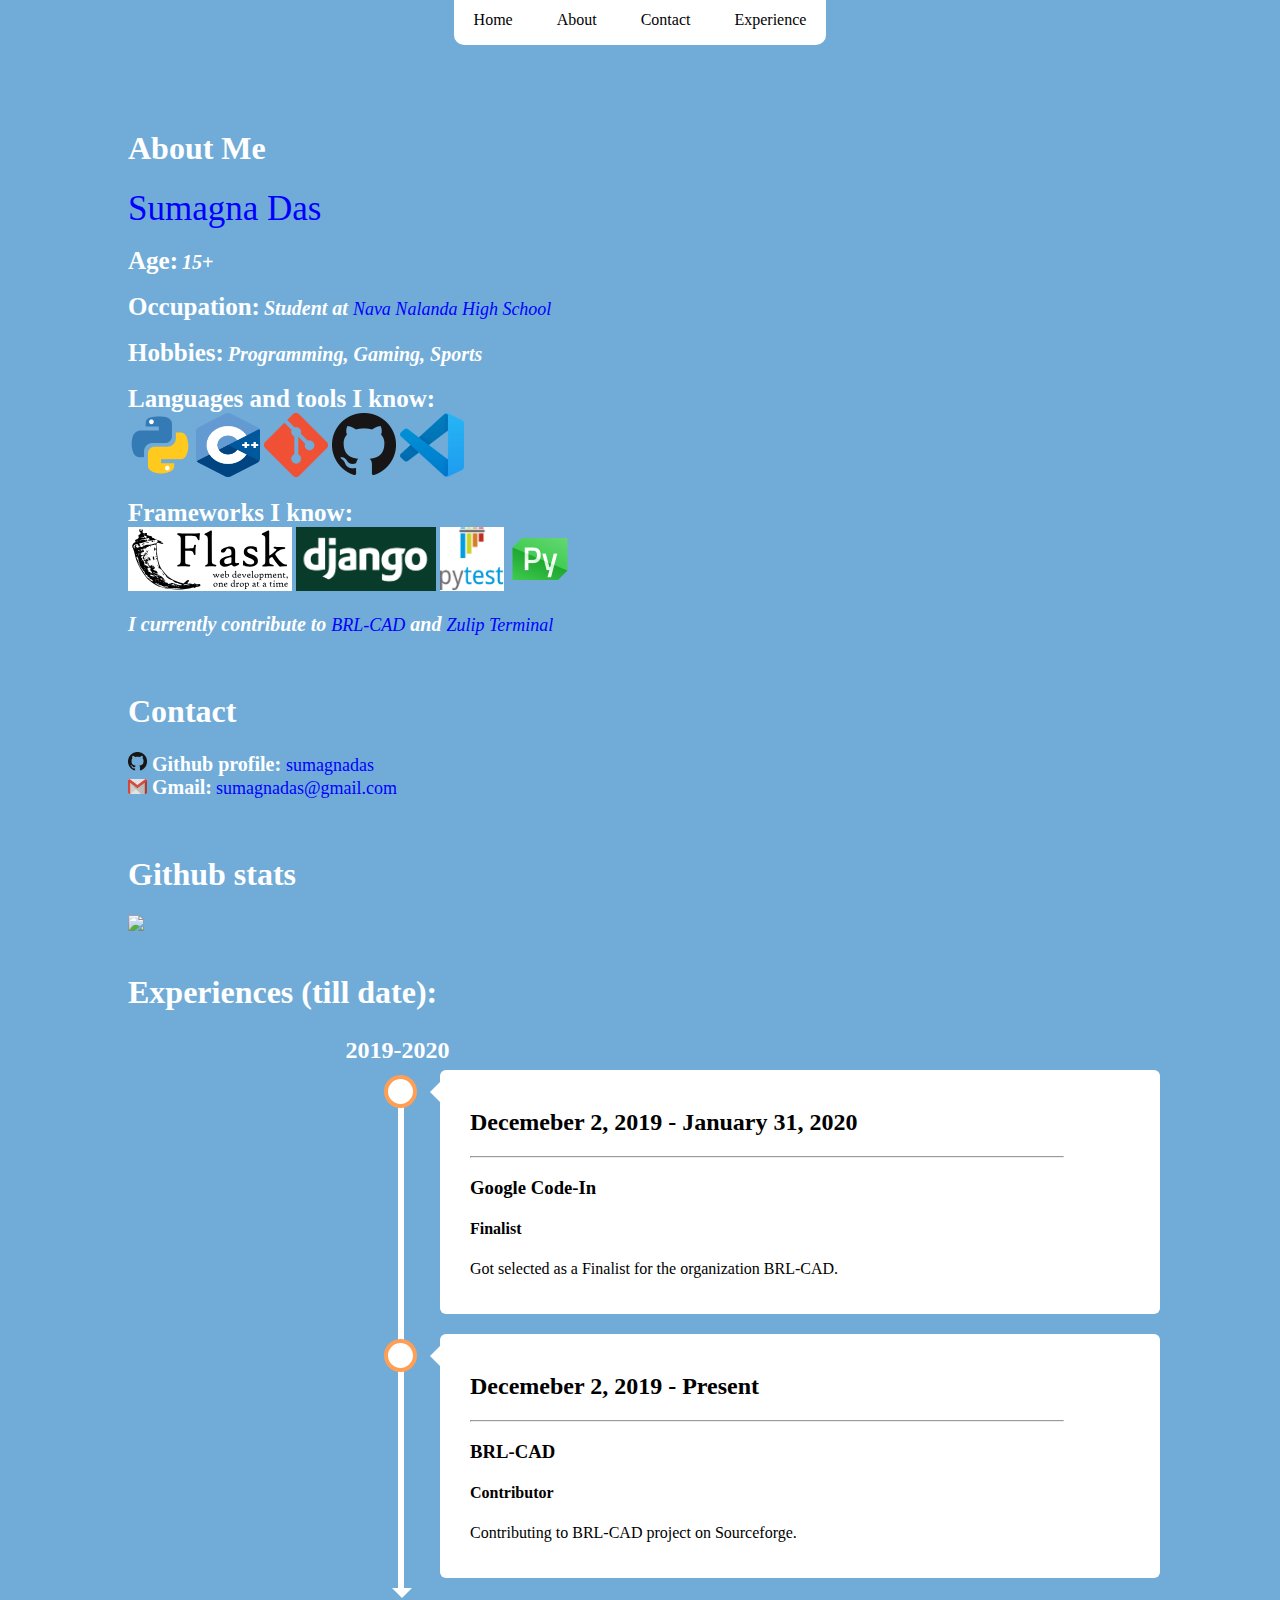
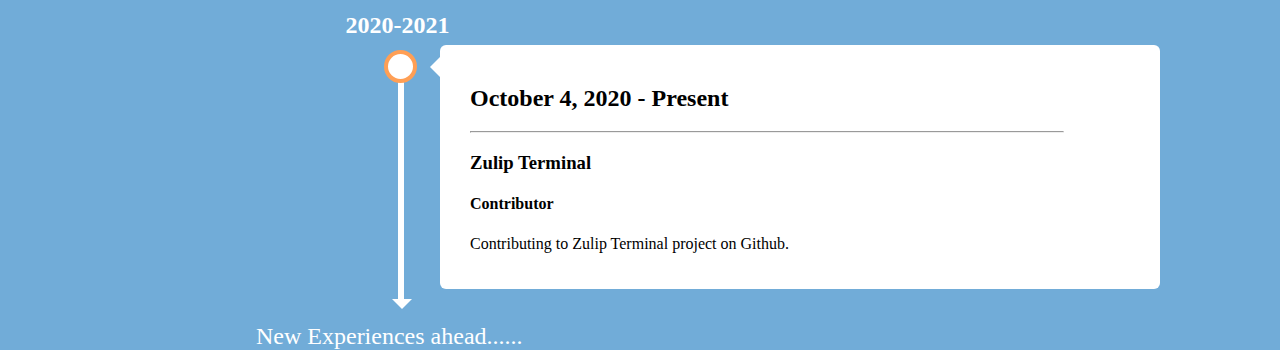
==== about.html @ 7f05c082 "Update the site for 'Bump django from 3.2.4 to 3.2.7 (#35)" ====
<link rel="stylesheet" href="/static/css/base.css?1632482847">
<link rel="stylesheet" href="/static/css/sections.css?1632482847">
<link rel="shortcut icon" href="/static/images/favicon.ico" type="image/x-icon">

<head>
    <meta name="viewport" content="width=device-width, initial-scale=1.0" charset="UTF-8">
    <title>About Me</title>
</head>

<body>
    <nav>
        <a href="/">Home</a>
    
        <a href="/about.html">About</a>
        <a href="/about.html#contact">Contact</a>
        <a href="/about.html#experience">Experience</a>
    
        
    </nav>
    

<!-- Normal Info -->
<div class="brief"><h1>About Me</h1></div>
<div class="name">Sumagna Das</div><br>
<span class="labels">Age:</span> <span class="values">15+</span><br><br>
<span class="labels">Occupation:</span> <span class="values">Student at <a class="link" href="https://navanalanda.org.in">Nava Nalanda High School</a></span><br><br>
<span class="labels">Hobbies:</span> <span class="values">Programming, Gaming, Sports</span><br><br>

<!-- Languages and tools-->
<div><span class="labels">Languages and tools I know:</span><br>
    <a href="http://python.org"><img style="padding-left: 10%;" src="/static/images/python.png"></a>
    <a href="http://isocpp.org"><img src="/static/images/cpp_logo.png"></a>
    <a href="http://git-scm.com"><img src="/static/images/git.png"></a>
    <a href="http://github.com/sumagnadas"><img src="/static/images/github.png" alt="" srcset=""></a>
    <a href="http://code.visualstudio.com"><img src="/static/images/vscode.png" alt=""></a>
<br><br></div>

<!-- Frameworks -->
<div><span class="labels">Frameworks I know:</span><br>
    <a href="http://flask.palletsprojects.com"><img style="margin-left: 10%; width: auto; background-color: white;" src="/static/images/flask.svg" alt=""></a>
    <a href="http://www.djangoproject.com"><img style="width: auto;" src="/static/images/django.png" alt=""></a>
    <a href="http://pytest.org"><img src="/static/images/pytest.png" alt=""></a>
    <a href="https://wiki.qt.io/Qt_for_Python"><img src="/static/images/pyside.png"></a>
<br><br></div>

<span style="margin-left: 10%;" class="values">I currently contribute to <a class="link" href="https://brlcad.org/">BRL-CAD</a> and <a class="link" href="https://github.com/zulip/zulip-terminal">Zulip Terminal</a></span><br><br><br>

<!-- Contact Info -->
<span id="contact">
    <div class="brief" style="margin-top: -5%;"><h1>Contact</h1></div>
    <span class="contact"><img style="width: 19; height: 19;" src="/static/images/github-icon.png"> Github profile: </span> <div class="tooltip"><a class="link" href="https://github.com/sumagnadas">sumagnadas</a><span class="tooltiptext"><div class="github-card" data-github="sumagnadas" data-width="400" data-height="150" data-theme="default"></div>
    <script src="//cdn.jsdelivr.net/github-cards/latest/widget.js"></script></span></div>
    <br>
    <span class="contact"><img style="width: 19; height: auto" src="/static/images/gmail.png"> Gmail:</span> <a class="link" href="mailto:sumagnadas@gmail.com">sumagnadas@gmail.com</a>
</span><br><br><br></span>

<!-- Github Stats -->
<div class="brief" style="margin-top: -5%;">
    <h1>Github stats</h1>
</div>
<span style="padding-left: 10%;">
    <a href="https://github.com/sumagnadas"><img style="width: auto; height:auto" src="https://github-readme-stats.vercel.app/api/top-langs/?username=sumagnadas&layout=compact&theme=tokyonight"><img style="width: auto; height:auto" src="https://github-readme-stats.vercel.app/api?username=sumagnadas&show_icons=true&theme=tokyonight" alt=""></a>
</span><br><br>

<div id="experience" class="exp-head"><h1>Experiences (till date):</h1></div>


<div class="left">2019-2020</div>
<div class="timeline">

        <div class="container right">
            <div class="content">
                <h2>Decemeber 2, 2019 - January 31, 2020</h2>
                <hr>
                <h3>Google Code-In</h3>
                <h4>Finalist</h4>
                <p>
                    Got selected as a Finalist for the organization BRL-CAD.
                </p>
            </div>
        </div>
    
    

        <div class="container right">
            <div class="content">
                <h2>Decemeber 2, 2019 - Present</h2>
                <hr>
                <h3>BRL-CAD</h3>
                <h4>Contributor</h4>
                <p>
                    Contributing to BRL-CAD project on Sourceforge.
                </p>
            </div>
        </div>
    
    </div>
    
    

<div class="left">2020-2021</div>
<div class="timeline">

        <div class="container right">
            <div class="content">
                <h2>October 4, 2020 - Present</h2>
                <hr>
                <h3>Zulip Terminal</h3>
                <h4>Contributor</h4>
                <p>
                    Contributing to Zulip Terminal project on Github.
                </p>
            </div>
        </div>
    
    
</div>
    <div class="left" style="font-weight:normal; margin-left: 20%;">New Experiences ahead......</div>

</body>
---- static/css/base.css ----
hr{
  margin-top: 30%;
  margin-right: 10%;
}

body{
  background-color: #71acd8;
  color: white;
  margin: 0px;
}

nav{
  margin-bottom: auto;
  margin-left: auto;
  margin-right: auto;
  border-width: medium;
  border-bottom-right-radius: 10px;
  border-bottom-left-radius: 10px;
  border-color: black;
  width: max-content;
  height: 45px;
  background-color: rgb(255, 255, 255);
} 

nav a:link{
    margin-top: 3%;
    margin-left: 20px;
    margin-right: 20px;
    color: rgb(2, 2, 2);
    text-decoration: none;
    margin-bottom: 100px;
}

nav a:visited{
  color: rgb(2, 2, 2);
}

nav a {
  display: inline-block;
  text-align: center;
}

nav a:hover{
  color: blue;
}

img{
  width: 64;
  height: 64;
}
@media screen and (max-width: 600px){
  nav a:link{
    margin-left: 5px;
    margin-right: 5px;
  }
}
---- static/css/sections.css ----
.labels{
  padding-left: 10%;
  font-weight: bold;
  font-family: cursive;
  font-size: 25;
}

.contact{
  padding-left: 10%;
  font-weight: bolder;
  font-size: 20;
}
.values{
  font-weight: bold;
  font-style: oblique;
  font-size: 20;
}
.values code{
  font-style: normal;
}
.name{
  padding-left: 10%;
  color: blue;
  font-size: 35;
}
.brief{
  font-weight: bolder;
  padding-left: 10%;
  padding-top: 5%;
}
.link:link{
  color: blue;
  text-decoration: none;
  font-size: 18px;
  font-weight: lighter;
  color: blue;
}
.link:visited{
  color: blue;
}
.link:hover{
  text-decoration: underline;
}
.tooltip {
  position: relative;
  display: inline-block
}

.tooltip .tooltiptext {
  visibility: hidden;
  width: auto;
  height: auto;
  background-color: black;
  color: #fff;
  text-align: center;
  border-radius: 6px;

  /* Position the tooltip */
  position: absolute;
  z-index: 1;
}

.tooltip:hover .tooltiptext {
  visibility: visible;
}

/* The actual timeline (the vertical ruler) */
.timeline {
  position: relative;
  max-width: 1200px;
  margin: 0 auto;
}

/* The arrow pointing downwards */
.timeline::before{
content: '';
position: absolute;
top: 100%;
border: medium solid white;
border-width: 10px 10px 10px;
  border-color: white transparent transparent transparent;
  left: 29.3%;
}
/* The actual timeline (the vertical ruler) */
.timeline::after {
  content: '';
  position: absolute;
  width: 6px;
  background-color: white;
  top: 34px;
  bottom: 0;
  left: 29.8%;
}

/* Container around content */
.container {
  padding: 10px 40px;
  position: relative;
  background-color: inherit;
  width: 60%;
}

/* The circles on the timeline */
.container::after {
  content: '';
  position: absolute;
  width: 25px;
  height: 25px;
  right: -17px;
  background-color: white;
  border: 4px solid #FF9F55;
  top: 15px;
  border-radius: 50%;
  z-index: 1;
}
.left{
  left: 0%;
  font-size: x-large;
  font-weight: bold;
  position: relative;
  margin-right: auto;
  margin-left: 27%;
  top: 4px;
  margin-top: 20px;
}
/* Place the container to the right */
.right {
  left: 30%;
}

/* Add arrows to the container (pointing left) */
.right::before {
  content: " ";
  height: 0;
  position: absolute;
  top: 22px;
  width: 0;
  z-index: 1;
  left: 30px;
  border: medium solid white;
  border-width: 10px 10px 10px 0;
  border-color: transparent white transparent transparent;
}

/* Fix the circle for containers */
.right::after {
  left: -16px;
}

/* The actual content */
.content {
  color: black;
  padding: 20px 30px;
  background-color: white;
  position: relative;
  border-radius: 6px;
}

/* Media queries - Responsive timeline on screens less than 600px wide */
@media screen and (max-width: 600px) {
/* Place the timelime to the left */
  .timeline::after {
    left: 31px;
  }
/* Place the ending arrow correctly at the end of the ruler */
  .timeline::before{
    left: 24px;
  }

/* Full-width containers */
  .container {
    width: 100%;
    padding-left: 70px;
    padding-right: 25px;
  }

/* Make sure that all arrows are pointing leftwards */
  .container::before {
    left: 60px;
    border: medium solid white;
    border-width: 10px 10px 10px 0;
    border-color: transparent white transparent transparent;
  }

/* Make sure all circles are at the same spot */
  .right::after{
    left: 15px;
  }

/* Make all right containers behave like the left ones */
  .right {
    left: 0%;
  }
}
.exp-head{
  margin-left: 10%
}
.content hr{
  margin-top: 0%;
}
.exp-head{
  margin-left: 10%;
}
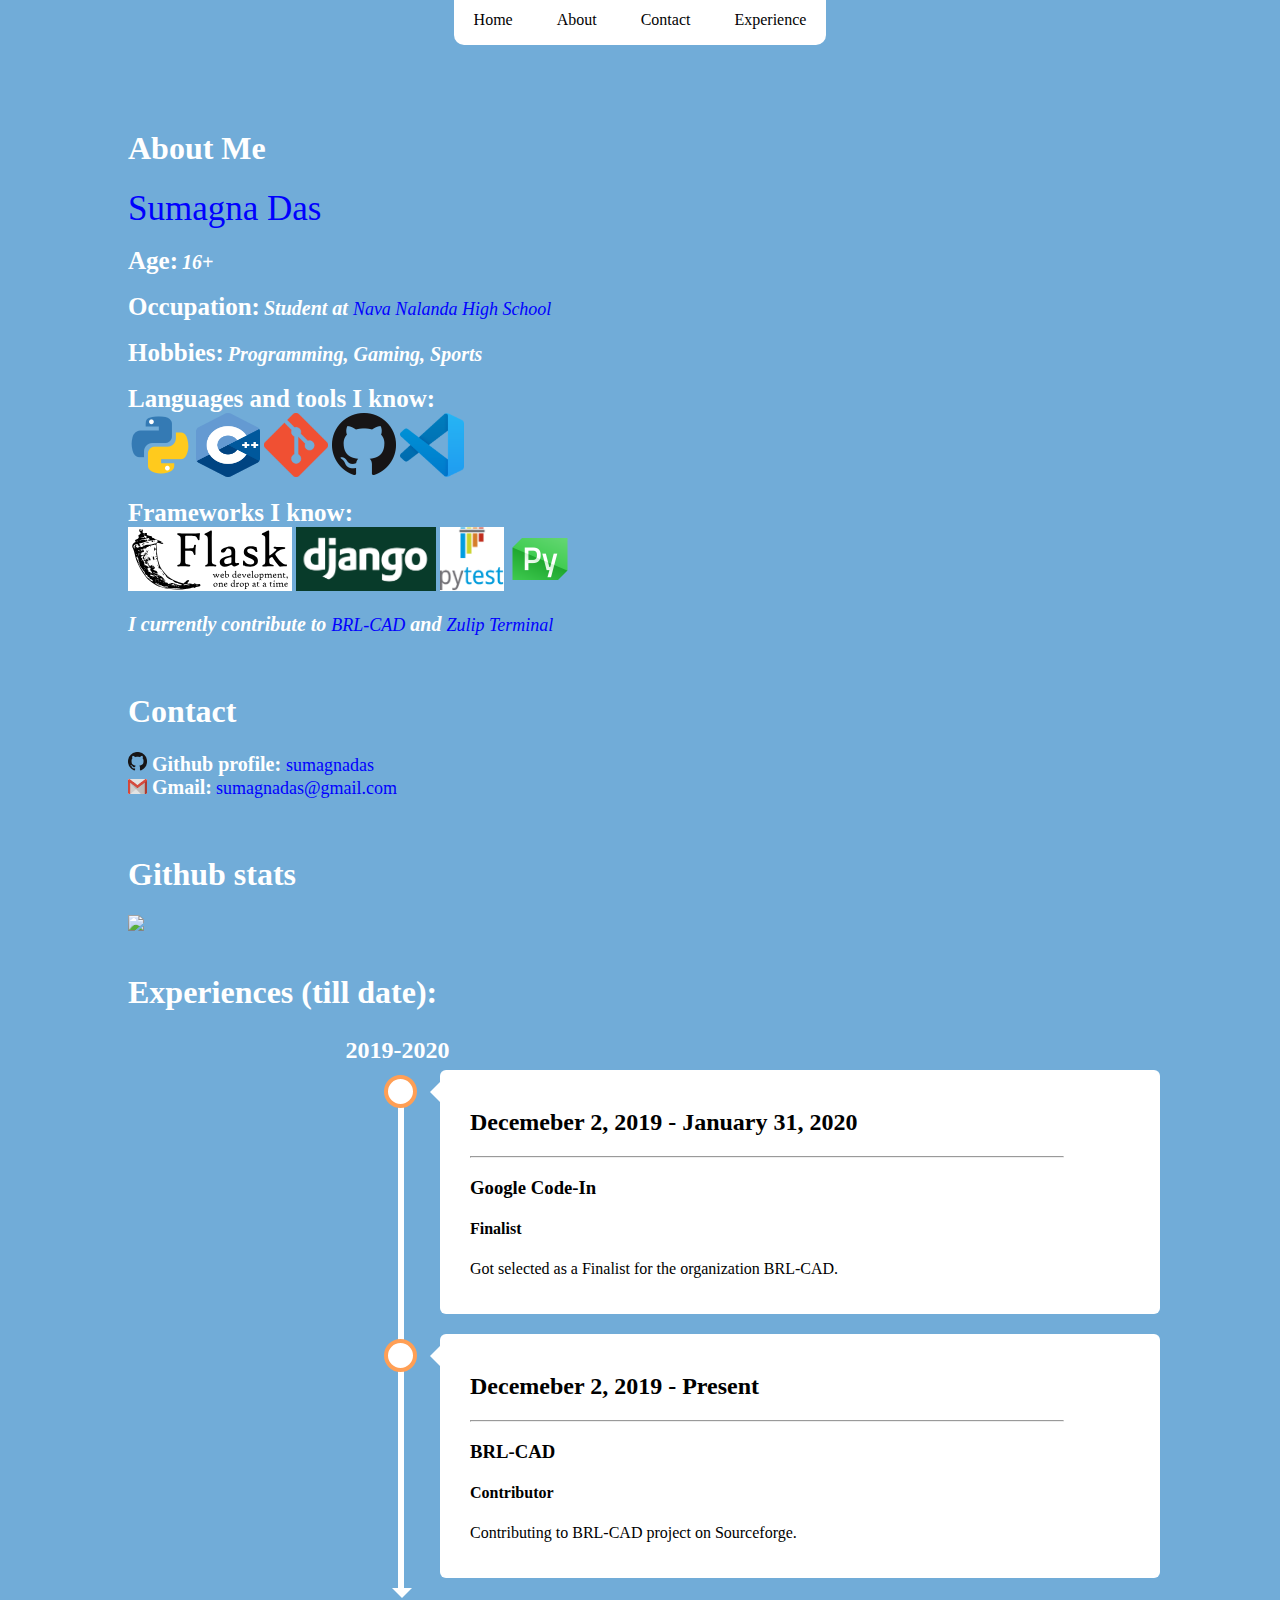
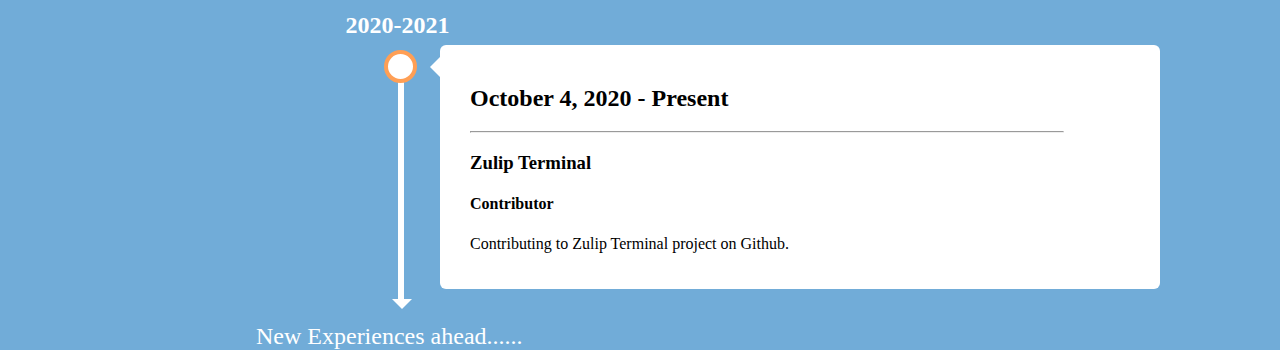
==== commit 129b7b92: "Update the site for 'Bump django from 3.2.4 to 3.2.7 (#35)" ====
--- a/about.html
+++ b/about.html
@@ -1,5 +1,5 @@
-<link rel="stylesheet" href="/static/css/base.css?1632482847">
-<link rel="stylesheet" href="/static/css/sections.css?1632482847">
+<link rel="stylesheet" href="/static/css/base.css?1641869404">
+<link rel="stylesheet" href="/static/css/sections.css?1641869404">
 <link rel="shortcut icon" href="/static/images/favicon.ico" type="image/x-icon">
 
 <head>
@@ -22,7 +22,7 @@
 <!-- Normal Info -->
 <div class="brief"><h1>About Me</h1></div>
 <div class="name">Sumagna Das</div><br>
-<span class="labels">Age:</span> <span class="values">15+</span><br><br>
+<span class="labels">Age:</span> <span class="values">16+</span><br><br>
 <span class="labels">Occupation:</span> <span class="values">Student at <a class="link" href="https://navanalanda.org.in">Nava Nalanda High School</a></span><br><br>
 <span class="labels">Hobbies:</span> <span class="values">Programming, Gaming, Sports</span><br><br>
 
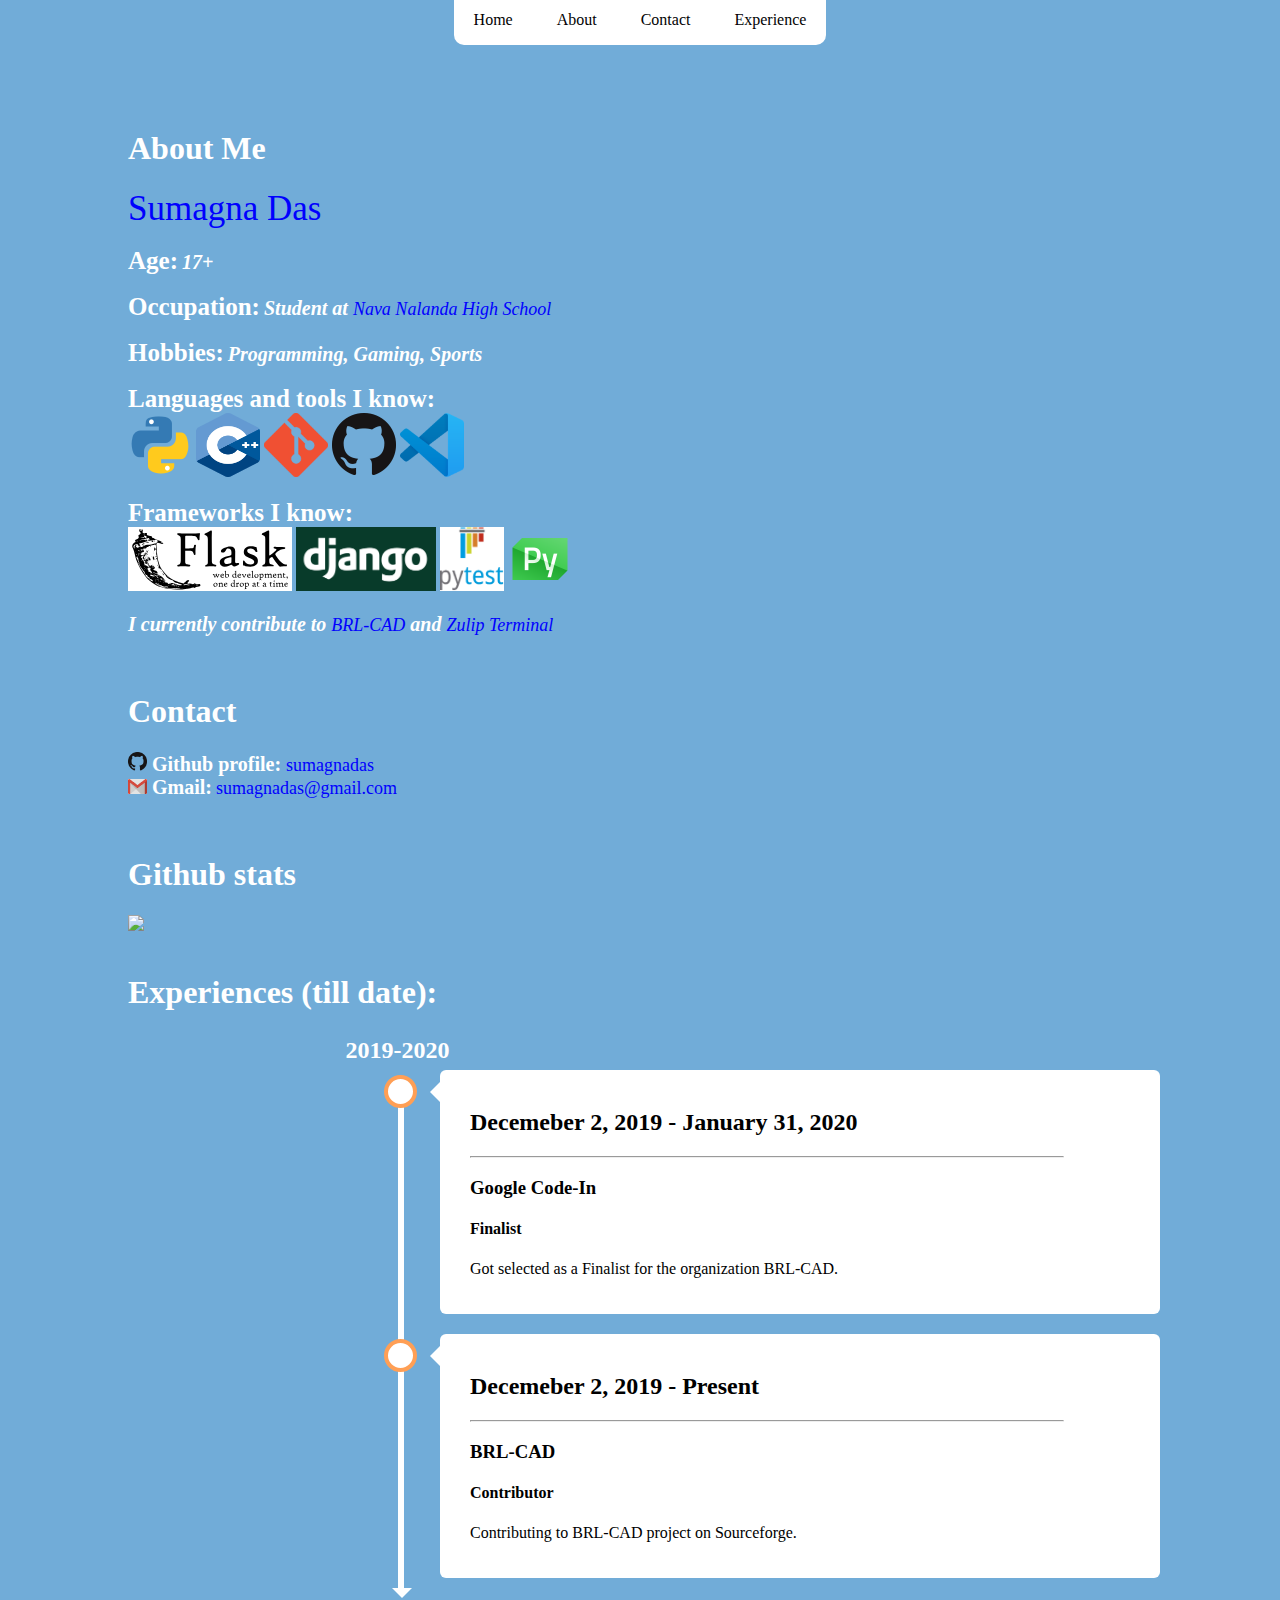
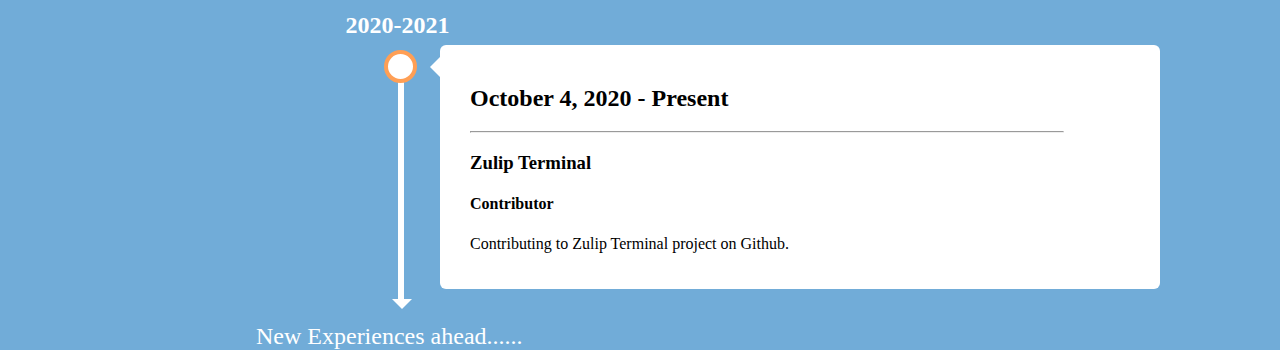
==== commit 8665eb8b: "Update the site for 'Update requirements.txt'" ====
--- a/about.html
+++ b/about.html
@@ -1,5 +1,5 @@
-<link rel="stylesheet" href="/static/css/base.css?1641869404">
-<link rel="stylesheet" href="/static/css/sections.css?1641869404">
+<link rel="stylesheet" href="/static/css/base.css?1700124868">
+<link rel="stylesheet" href="/static/css/sections.css?1700124868">
 <link rel="shortcut icon" href="/static/images/favicon.ico" type="image/x-icon">
 
 <head>
@@ -22,7 +22,7 @@
 <!-- Normal Info -->
 <div class="brief"><h1>About Me</h1></div>
 <div class="name">Sumagna Das</div><br>
-<span class="labels">Age:</span> <span class="values">16+</span><br><br>
+<span class="labels">Age:</span> <span class="values">17+</span><br><br>
 <span class="labels">Occupation:</span> <span class="values">Student at <a class="link" href="https://navanalanda.org.in">Nava Nalanda High School</a></span><br><br>
 <span class="labels">Hobbies:</span> <span class="values">Programming, Gaming, Sports</span><br><br>
 
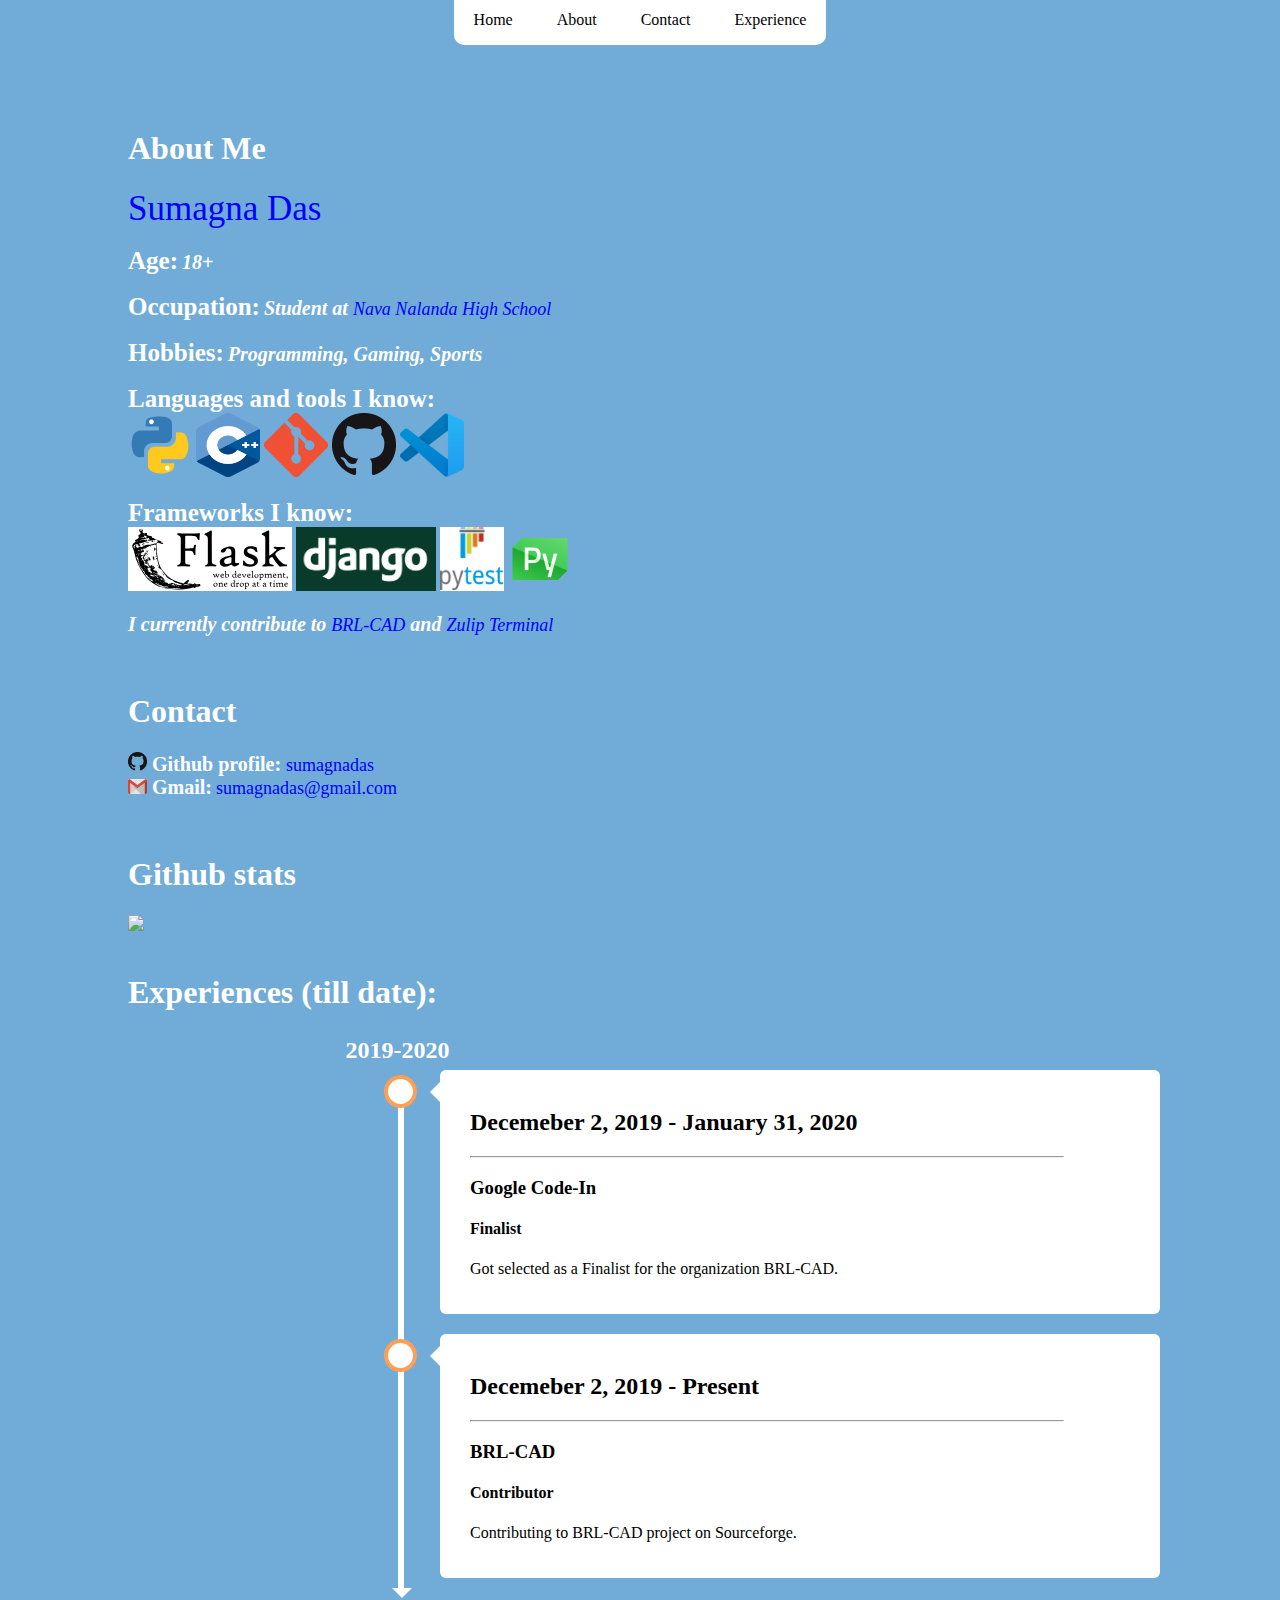
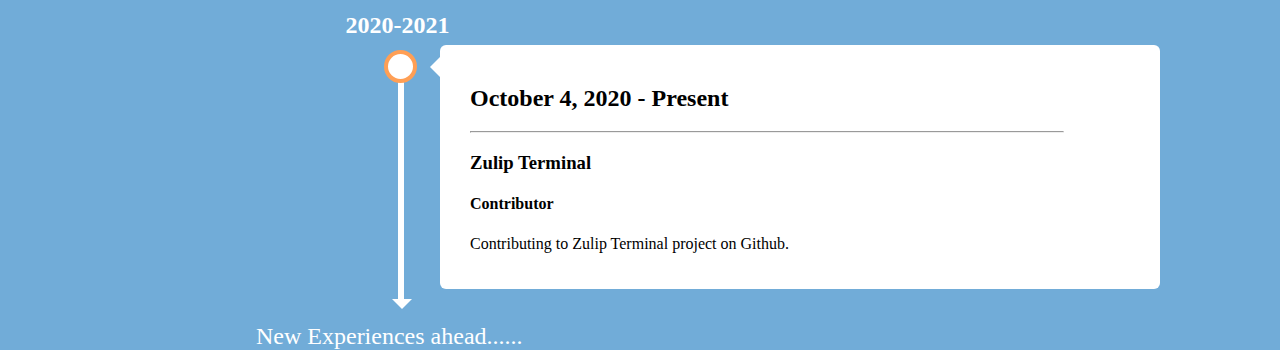
==== commit b362a88b: "Update the site for 'Bump typed-ast from 1.4.2 to 1.5.4 (#57)" ====
--- a/about.html
+++ b/about.html
@@ -1,5 +1,5 @@
-<link rel="stylesheet" href="/static/css/base.css?1700124868">
-<link rel="stylesheet" href="/static/css/sections.css?1700124868">
+<link rel="stylesheet" href="/static/css/base.css?1706110562">
+<link rel="stylesheet" href="/static/css/sections.css?1706110562">
 <link rel="shortcut icon" href="/static/images/favicon.ico" type="image/x-icon">
 
 <head>
@@ -22,7 +22,7 @@
 <!-- Normal Info -->
 <div class="brief"><h1>About Me</h1></div>
 <div class="name">Sumagna Das</div><br>
-<span class="labels">Age:</span> <span class="values">17+</span><br><br>
+<span class="labels">Age:</span> <span class="values">18+</span><br><br>
 <span class="labels">Occupation:</span> <span class="values">Student at <a class="link" href="https://navanalanda.org.in">Nava Nalanda High School</a></span><br><br>
 <span class="labels">Hobbies:</span> <span class="values">Programming, Gaming, Sports</span><br><br>
 
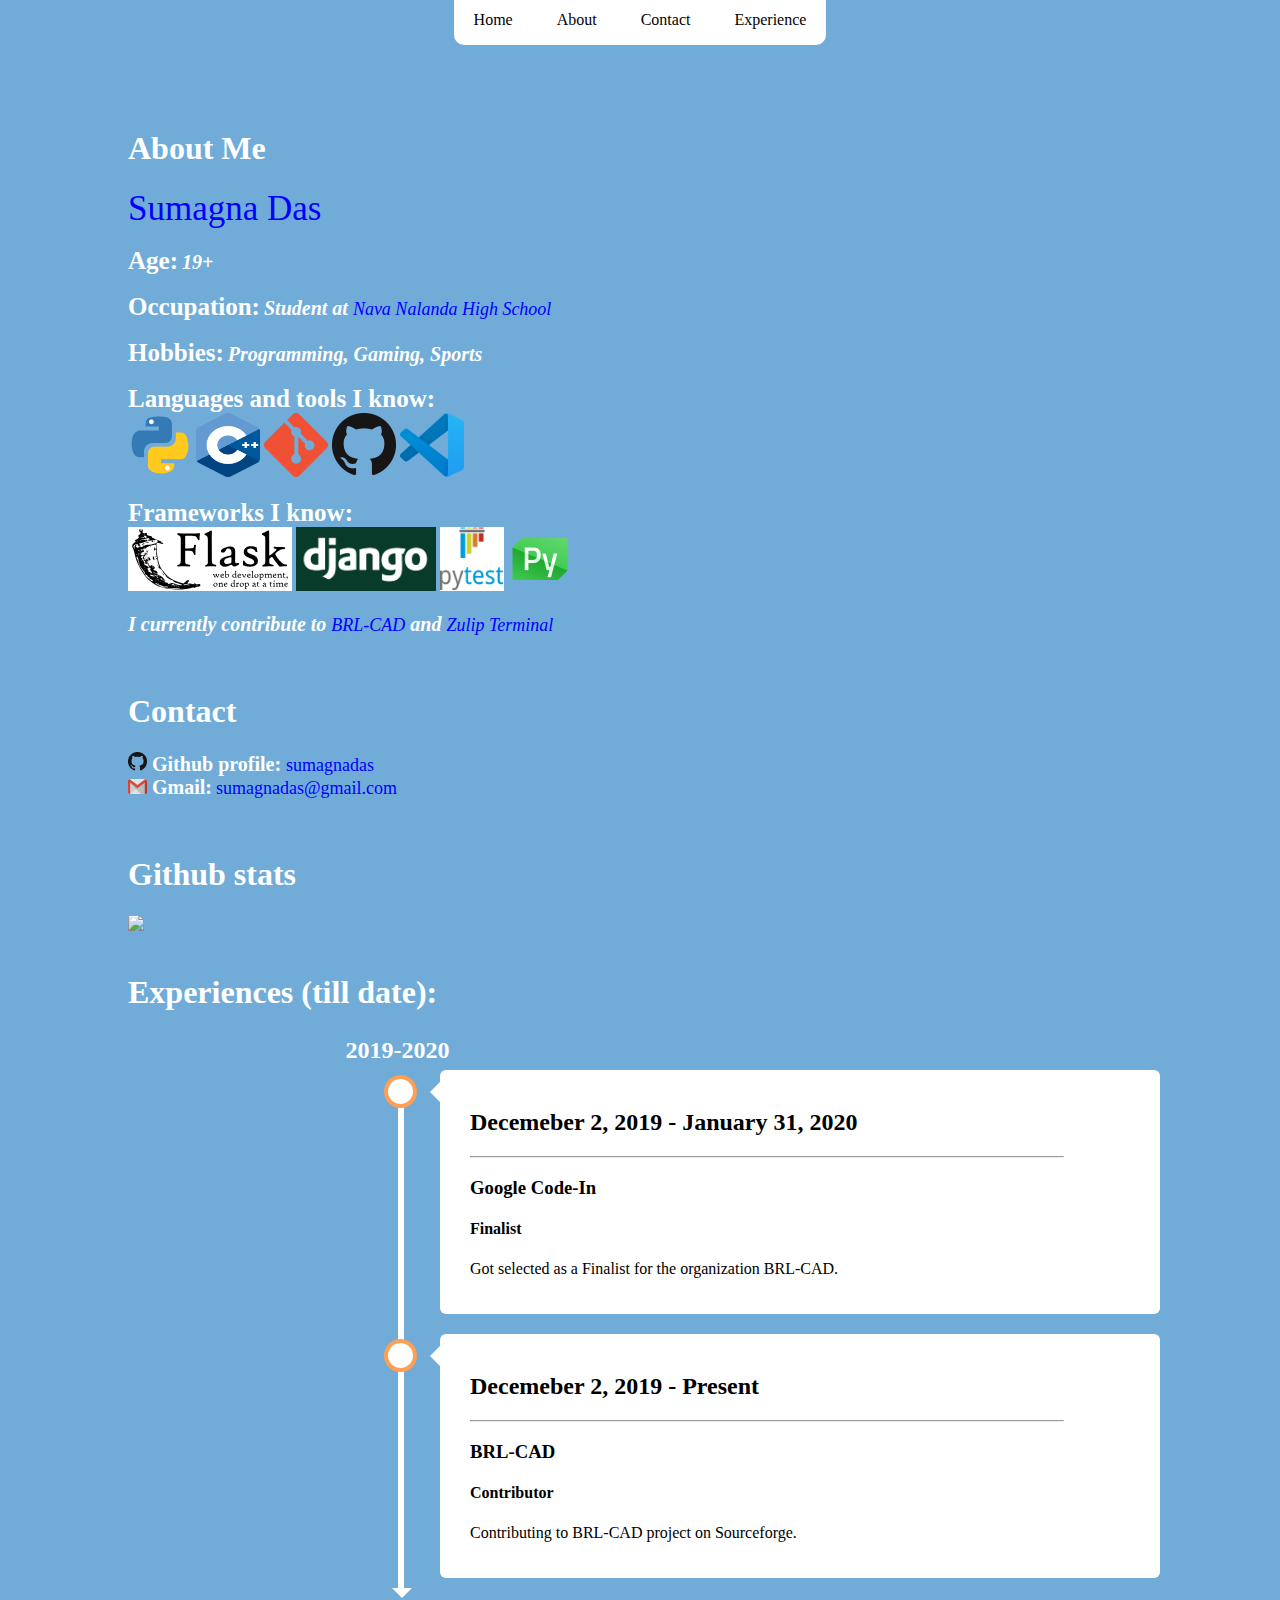
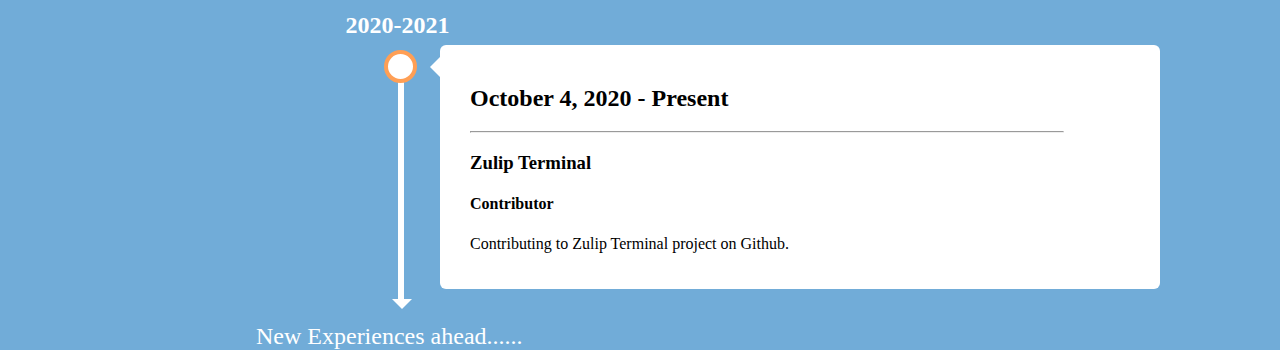
==== commit b3784263: "Update the site for 'Bump requests from 2.25.1 to 2.31.0 (#84)" ====
--- a/about.html
+++ b/about.html
@@ -1,5 +1,5 @@
-<link rel="stylesheet" href="/static/css/base.css?1706110562">
-<link rel="stylesheet" href="/static/css/sections.css?1706110562">
+<link rel="stylesheet" href="/static/css/base.css?1736561805">
+<link rel="stylesheet" href="/static/css/sections.css?1736561805">
 <link rel="shortcut icon" href="/static/images/favicon.ico" type="image/x-icon">
 
 <head>
@@ -22,7 +22,7 @@
 <!-- Normal Info -->
 <div class="brief"><h1>About Me</h1></div>
 <div class="name">Sumagna Das</div><br>
-<span class="labels">Age:</span> <span class="values">18+</span><br><br>
+<span class="labels">Age:</span> <span class="values">19+</span><br><br>
 <span class="labels">Occupation:</span> <span class="values">Student at <a class="link" href="https://navanalanda.org.in">Nava Nalanda High School</a></span><br><br>
 <span class="labels">Hobbies:</span> <span class="values">Programming, Gaming, Sports</span><br><br>
 
